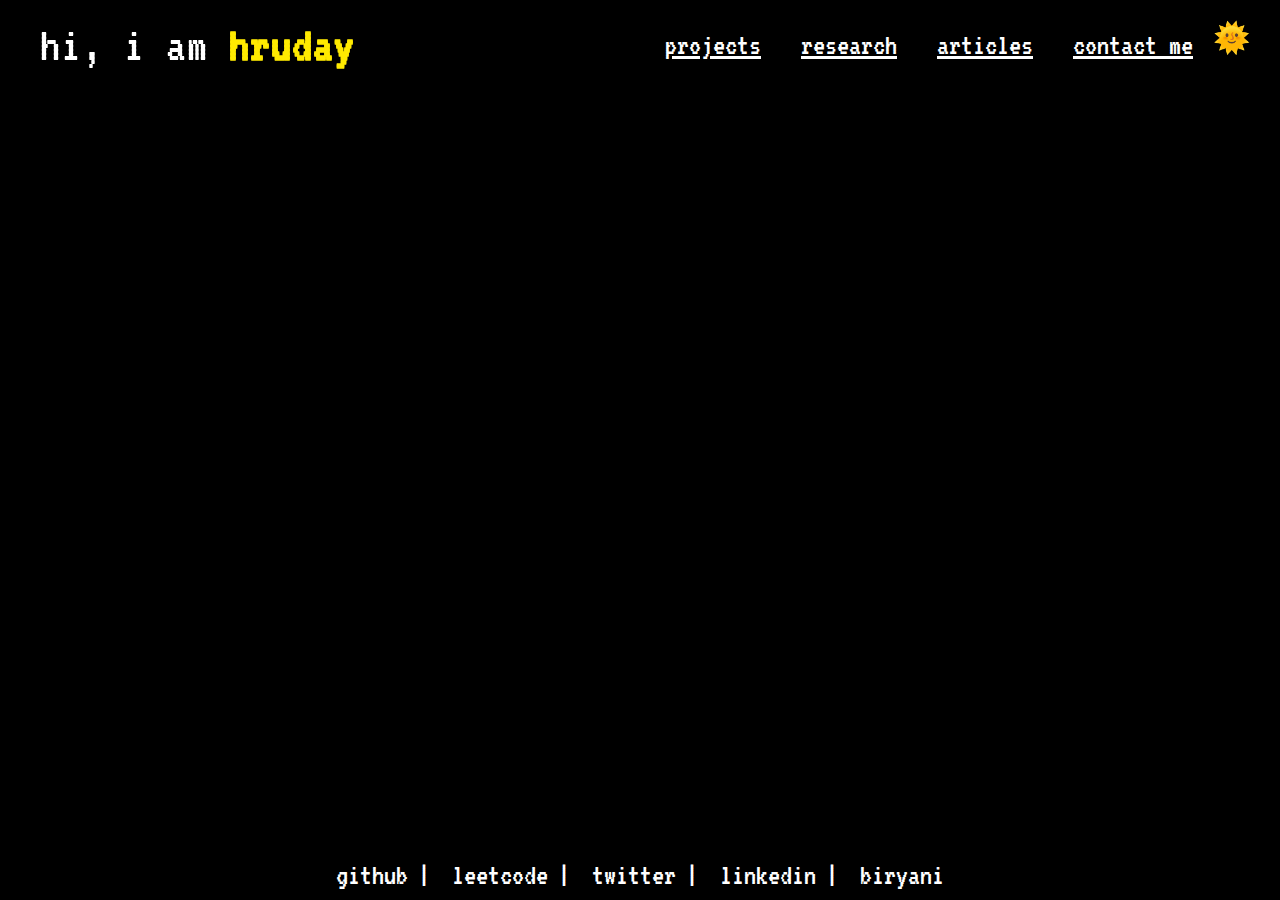
==== articles.html @ c5ab62c6 "added image-transition to cool" ====
<!DOCTYPE html>
<html lang="en">
<head>
    <meta charset="UTF-8">
    <meta name="viewport" content="width=device-width, initial-scale=1.0">
    <link rel="preconnect" href="https://fonts.googleapis.com">
    <link rel="preconnect" href="https://fonts.gstatic.com" crossorigin>
    <link href="https://fonts.googleapis.com/css2?family=VT323&display=swap" rel="stylesheet">
    <link rel="icon" href="data:image/svg+xml,<svg xmlns=%22http://www.w3.org/2000/svg%22 viewBox=%220 0 100 100%22><text y=%22.9em%22 font-size=%2290%22>👾</text></svg>">

    <link rel="stylesheet" href="style.css">
    <title>hruday.</title>
</head>
<body>

    <!-- navbar  -->
    <div class="navbar">        
        <div class="intro">hi, i am 
            <span class="name">
                <a href="/">hruday</a>
            </span>
        </div>
        <div class="nav-elements">
            <button id="darkModeToggle" class="dark-mode-toggle">🌞</button> 
            <a href="/contact.html" class="contact">contact me</a>
            <a href="/articles.html" class="contact">articles</a>
            <a href="/research.html" class="contact">research</a>
            <a href="/projects.html" class="contact">projects</a>
        </div>
    </div>

    <!-- content -->
    <div class="body">

    </div>

    <!-- footer -->
    <div class="footer">
        <a href="https://github.com/HrudayGurijala" target="_blank">github</a>|
        <a href="https://leetcode.com/u/HrudayGurijala/" target="_blank">leetcode</a>|
        <a href="https://x.com/hrudaygg" target="_blank">twitter</a>|
        <a href="https://www.linkedin.com/in/hruday-gurijala-61b472248/" target="_blank">linkedin</a>|
        <a href="https://buymeacoffee.com/gurijalahrk" target="_blank">biryani</a>
    </div>
</body>

<script>
    document.getElementById('darkModeToggle').addEventListener('click', () => {
        // Toggle the 'dark-mode' class on the body
        document.body.classList.toggle('light-mode');
        
        // Update button icon based on theme
        const isDarkMode = document.body.classList.contains('light-mode');
        document.getElementById('darkModeToggle').textContent = isDarkMode ? '🌓' : '🌞';
    });
    
</script>
</html>
---- style.css ----
* {
    margin: 0;
    padding: 0;
    font-family: "VT323", sans-serif;
    font-weight: 400;
    font-style: normal;
    font-size: 30px;
}

/* style.css */
html {
    min-height: 100vh;
}

body {
    margin: 0;
    font-family: 'VT323', monospace;
    background-color: #000000; 
    color: #ffffff; 
    min-height: 100vh;
    display: flex;
    flex-direction: column;
}

body.light-mode {
    background-color: #ffffff;
    color: #000000;
}

body.light-mode a {
    color: #000000;
}

body.light-mode a:hover {
    color: #697565;
}

a {
    text-decoration: underline;
    color: #ffffff;
}

a:hover {
    color: #697565; 
    text-decoration: underline;
}

.name a {
    color: #FFEA00;
    font-weight: 700;
    text-decoration: none;
    font-size: 50px;
}

body.light-mode .name a {
    color: #FFEA00;
}

.navbar {
    position: sticky; 
    top: 0;
    display: flex;
    padding: 20px 0;
    background-color: #000000;
}

body.light-mode .navbar {
    background-color: #ffffff;
}

.nav-elements {
    flex: 1;
    display: block;
    padding: 0 30px;
    align-items: center;
}

.contact {
    font-size: 30px;
    cursor: pointer;
    flex: 1;
    float: right;
    padding: 5px;
    padding: 0 20px;
    padding-top: 10px;
}

.intro {
    font-size: 50px;
    letter-spacing: 1px;
    color: #FFFFFF;
    padding: 0 40px;
}

body.light-mode .intro {
    color: #000000;
}

.dark-mode-toggle {
    background: none;
    border: none;
    font-size: 30px;
    cursor: pointer;
    float: right;
}

.body {
    padding: 20px;
    flex: 1;
    display: flex;
    flex-direction: row;
    justify-content: center;
    align-items: center;
}

.about {
    height: 300px;
    flex: 1;
    margin: 20px;
    display: flex;
    flex-direction: column;
}
/* Flipping card styles */
.image-container {
    display: flex;
    justify-content: center;
    align-items: center;
    margin: 50px;
}

.flip-card {
    background-color: transparent;
    width: 350px;
    height: 350px;
    perspective: 1000px; /* Allows the 3D effect */
}

.flip-card-inner {
    position: relative;
    width: 100%;
    height: 100%;
    text-align: center;
    transition: transform 0.6s;
    transform-style: preserve-3d;
}

.flip-card:hover .flip-card-inner {
    transform: rotateY(180deg); /* Flips the card */
}

.flip-card-front,
.flip-card-back {
    position: absolute;
    width: 100%;
    height: 100%;
    backface-visibility: hidden; /* Hides the back side when facing front */
    border-radius: 10px;
}

.flip-card-front {
    display: flex;
    justify-content: center;
    align-items: center;
}

.flip-card-back {
    transform: rotateY(180deg); /* Positions the back side */
    display: flex;
    justify-content: center;
    align-items: center;
}

.image {
    height: 100%;
    width: 100%;
    border-radius: 10px;
}

/* Updated styles for image-container */
.image-container {
    padding-right: 100px;
    display: flex; /* Ensures images are side by side */
    gap: 20px; /* Adds space between images */
}

.image {
    height: 350px;
    width: 350px;
    border-radius: 3%;
    transform: rotate(5deg);
}

.section a {
    font-size: 30px;
    font-weight: bold;
    flex: 1;
}

.footer {
    bottom: 0;
    right: 0;
    left: 0;
    width: 100%;
    padding: 10px 0;
    text-align: center;
}

.footer a {
    margin: 0 10px;
    font-size: 30px;
    text-decoration: none;
}

.footer a:hover {
    text-decoration: none;
}
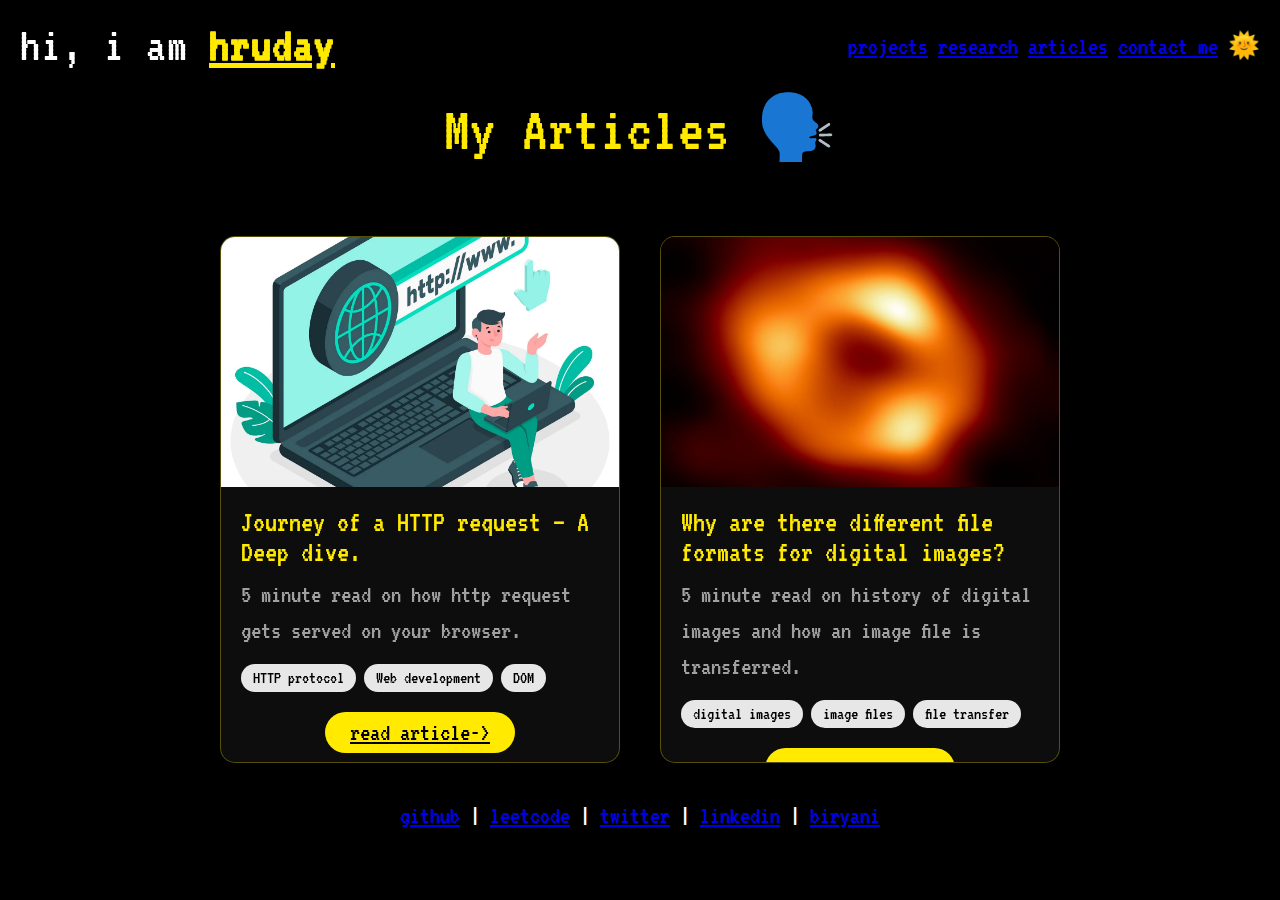
==== commit 323ee46f: "added responsiveness" ====
--- a/articles.html
+++ b/articles.html
@@ -21,38 +21,104 @@
             </span>
         </div>
         <div class="nav-elements">
+            <a href="/projects.html" class="contact">projects</a>
+            <a href="/research.html" class="contact">research</a>
+            <a href="/articles.html" class="contact">articles</a>
+            <a href="/contact.html" class="contact">contact me</a>
             <button id="darkModeToggle" class="dark-mode-toggle">🌞</button> 
-            <a href="/contact.html" class="contact">contact me</a>
-            <a href="/articles.html" class="contact">articles</a>
-            <a href="/research.html" class="contact">research</a>
-            <a href="/projects.html" class="contact">projects</a>
         </div>
     </div>
 
     <!-- content -->
-    <div class="body">
+    <div class="project">
+        <h1>My Articles 🗣️</h1>
+        <div class="card-container">
 
+            <div class="cards" style="height:525px;">
+                <div class="card-image">
+                    <img src="/article1.webp" alt="">
+                </div>
+                <div class="card-content">
+                    <div class="card-title">
+                        <h3>Journey of a HTTP request — A Deep dive.</h3>
+                    </div>
+                    <div class="card-description">
+                        <p>5 minute read on how http request gets served on your browser.</p>
+                    </div>
+                    <div class="card-tags">
+                        <p class="tag">HTTP protocol</p>
+                        <p class="tag">Web development</p>
+                        <p class="tag">DOM</p>
+                    </div>
+                    <div class="card-buttons">
+                        <button><a href="https://medium.com/@gurijalahruday/journey-of-a-http-request-a-deep-dive-98d7841abb5e" target="_blank" style="color: black;">read article-></a></button>
+                    </div>
+                </div>
+            </div>
+            <div class="cards" style="height: 525px;">
+                <div class="card-image">
+                    <img src="/article2.webp" alt="">
+                </div>
+                <div class="card-content">
+                    <div class="card-title">
+                        <h3>Why are there different file formats for digital images?</h3>
+                    </div>
+                    <div class="card-description">
+                        <p>5 minute read on history of digital images and how an image file is transferred.</p>
+                    </div>
+                    <div class="card-tags">
+                        <p class="tag">digital images</p>
+                        <p class="tag">image files</p>
+                        <p class="tag">file transfer</p>        
+                    </div>
+                    <div class="card-buttons">
+                        <button><a href="https://medium.com/@gurijalahruday/why-there-are-different-file-formats-for-digital-images-8841e9852ce0" target="_blank" style="color: black;">read article-></a></button>
+                    </div>
+                </div>
+            </div>
+
+
+        </div>
     </div>
 
     <!-- footer -->
     <div class="footer">
-        <a href="https://github.com/HrudayGurijala" target="_blank">github</a>|
-        <a href="https://leetcode.com/u/HrudayGurijala/" target="_blank">leetcode</a>|
-        <a href="https://x.com/hrudaygg" target="_blank">twitter</a>|
-        <a href="https://www.linkedin.com/in/hruday-gurijala-61b472248/" target="_blank">linkedin</a>|
+        <a href="https://github.com/HrudayGurijala" target="_blank">github</a> |
+        <a href="https://leetcode.com/u/HrudayGurijala/" target="_blank">leetcode</a> |
+        <a href="https://x.com/hrudaygg" target="_blank">twitter</a> |
+        <a href="https://www.linkedin.com/in/hruday-gurijala-61b472248/" target="_blank">linkedin</a> |
         <a href="https://buymeacoffee.com/gurijalahrk" target="_blank">biryani</a>
     </div>
 </body>
 
 <script>
     document.getElementById('darkModeToggle').addEventListener('click', () => {
-        // Toggle the 'dark-mode' class on the body
+        // Toggle the 'light-mode' class
         document.body.classList.toggle('light-mode');
-        
-        // Update button icon based on theme
-        const isDarkMode = document.body.classList.contains('light-mode');
-        document.getElementById('darkModeToggle').textContent = isDarkMode ? '🌓' : '🌞';
+    
+        // Check if 'light-mode' is active
+        const isLightMode = document.body.classList.contains('light-mode');
+    
+        // Update the toggle button text
+        document.getElementById('darkModeToggle').textContent = isLightMode ? '🌓' : '🌞';
+    
+        // Save the current theme in localStorage
+        localStorage.setItem('theme', isLightMode ? 'light' : 'dark');
     });
+    
+    // Apply the saved theme on page load
+    window.addEventListener('DOMContentLoaded', () => {
+        const savedTheme = localStorage.getItem('theme');
+    
+        if (savedTheme === 'light') {
+            document.body.classList.add('light-mode');
+            document.getElementById('darkModeToggle').textContent = '🌓';
+        } else {
+            document.body.classList.remove('light-mode');
+            document.getElementById('darkModeToggle').textContent = '🌞';
+        }
+    });
+    
     
 </script>
 </html>--- a/style.css
+++ b/style.css
@@ -4,10 +4,9 @@
     font-family: "VT323", sans-serif;
     font-weight: 400;
     font-style: normal;
-    font-size: 30px;
-}
-
-/* style.css */
+    font-size: clamp(16px, 2vw, 30px);
+}
+
 html {
     min-height: 100vh;
 }
@@ -27,112 +26,158 @@
     color: #000000;
 }
 
-body.light-mode a {
-    color: #000000;
-}
-
-body.light-mode a:hover {
-    color: #697565;
-}
-
-a {
-    text-decoration: underline;
-    color: #ffffff;
-}
-
-a:hover {
-    color: #697565; 
-    text-decoration: underline;
+/* Navbar styles */
+.navbar {
+    position: sticky;
+    top: 0;
+    display: flex;
+    padding: 20px;
+    background-color: #000000;
+    z-index: 1000;
+    justify-content: space-between;
+    align-items: center;
+    flex-wrap: wrap;
+    gap: 10px;
+}
+
+.intro {
+    font-size: clamp(30px, 4vw, 50px);
+    letter-spacing: 1px;
 }
 
 .name a {
     color: #FFEA00;
     font-weight: 700;
-    text-decoration: none;
-    font-size: 50px;
-}
-
-body.light-mode .name a {
+    text-decoration: underline;
+    font-size: clamp(35px, 5vw, 50px);
+}
+
+/* Card Container and Cards */
+.card-container {
+    display: grid;
+    grid-template-columns: repeat(auto-fit, minmax(350px, 400px));
+    gap: 40px;
+    justify-content: center;
+    padding: 20px;
+}
+
+.cards {
+    background: rgba(255, 255, 255, 0.05);
+    border: 1px solid rgba(255, 234, 0, 0.3);
+    border-radius: 15px;
+    overflow: hidden;
+    transition: transform 0.3s ease, box-shadow 0.3s ease;
+    height: auto;
+    min-height: 500px;
+    backdrop-filter: blur(5px);
+    box-shadow: 0 4px 15px rgba(0, 0, 0, 0.1);
+}
+
+.cards:hover {
+    transform: translateY(-5px);
+    box-shadow: 0 8px 25px rgba(255, 234, 0, 0.2);
+}
+
+.card-image {
+    width: 100%;
+    height: 250px;
+    overflow: hidden;
+}
+
+.card-image img {
+    width: 100%;
+    height: 100%;
+    object-fit: cover;
+    transition: transform 0.3s ease;
+}
+
+.cards:hover .card-image img {
+    transform: scale(1.05);
+}
+
+.card-content {
+    padding: 20px;
+}
+
+h1 {
+    font-size: clamp(2.5rem, 4vw, 3.5rem);
     color: #FFEA00;
-}
-
-.navbar {
-    position: sticky; 
-    top: 0;
-    display: flex;
-    padding: 20px 0;
-    background-color: #000000;
-}
-
-body.light-mode .navbar {
-    background-color: #ffffff;
-}
-
-.nav-elements {
-    flex: 1;
-    display: block;
-    padding: 0 30px;
-    align-items: center;
-}
-
-.contact {
-    font-size: 30px;
+    margin-bottom: 2rem;
+    text-align: center;
+}
+
+.card-title h3 {
+    font-size: clamp(24px, 2.5vw, 30px);
+    margin-bottom: 10px;
+    color: #FFEA00;
+}
+
+.card-description {
+    color: #a0a0a0;
+    margin-bottom: 15px;
+    line-height: 1.4;
+}
+
+.card-tags {
+    display: flex;
+    flex-wrap: wrap;
+    gap: 8px;
+    margin: 15px 0;
+    justify-content: flex-start;
+}
+
+.card-tags p {
+    background-color: rgba(255, 255, 255, 0.9);
+    color: #000000;
+    padding: 5px 12px;
+    border-radius: 20px;
+    font-size: clamp(14px, 1.5vw, 18px);
+    border: none;
+    transition: all 0.3s ease;
+}
+
+.card-tags p:hover {
+    transform: translateY(-2px);
+    box-shadow: 0 2px 8px rgba(255, 255, 255, 0.2);
+}
+
+.card-buttons {
+    display: flex;
+    gap: 20px;
+    justify-content: center;
+    margin-top: 20px;
+}
+
+.card-buttons button {
+    background-color: #FFEA00;
+    padding: 8px 25px;
+    border-radius: 25px;
+    border: none;
     cursor: pointer;
-    flex: 1;
-    float: right;
-    padding: 5px;
-    padding: 0 20px;
-    padding-top: 10px;
-}
-
-.intro {
-    font-size: 50px;
-    letter-spacing: 1px;
-    color: #FFFFFF;
-    padding: 0 40px;
-}
-
-body.light-mode .intro {
-    color: #000000;
-}
-
-.dark-mode-toggle {
-    background: none;
-    border: none;
-    font-size: 30px;
-    cursor: pointer;
-    float: right;
-}
-
-.body {
-    padding: 20px;
-    flex: 1;
-    display: flex;
-    flex-direction: row;
+    transition: all 0.3s ease;
+    font-weight: 500;
+}
+
+.card-buttons button:hover {
+    transform: translateY(-2px);
+    box-shadow: 0 4px 12px rgba(255, 234, 0, 0.3);
+}
+
+/* Image Container with Flip Animation */
+.image-container {
+    display: flex;
     justify-content: center;
     align-items: center;
-}
-
-.about {
-    height: 300px;
-    flex: 1;
-    margin: 20px;
-    display: flex;
-    flex-direction: column;
-}
-/* Flipping card styles */
-.image-container {
-    display: flex;
-    justify-content: center;
-    align-items: center;
-    margin: 50px;
+    padding: 25px;
+    max-width: 350px;
+    width: 100%;
 }
 
 .flip-card {
     background-color: transparent;
     width: 350px;
     height: 350px;
-    perspective: 1000px; /* Allows the 3D effect */
+    perspective: 1000px;
 }
 
 .flip-card-inner {
@@ -140,12 +185,12 @@
     width: 100%;
     height: 100%;
     text-align: center;
-    transition: transform 0.6s;
+    transition: transform 0.8s;
     transform-style: preserve-3d;
 }
 
 .flip-card:hover .flip-card-inner {
-    transform: rotateY(180deg); /* Flips the card */
+    transform: rotateY(180deg);
 }
 
 .flip-card-front,
@@ -153,64 +198,201 @@
     position: absolute;
     width: 100%;
     height: 100%;
-    backface-visibility: hidden; /* Hides the back side when facing front */
+    backface-visibility: hidden;
     border-radius: 10px;
-}
-
-.flip-card-front {
+    overflow: hidden;
+}
+
+.flip-card-back {
+    transform: rotateY(180deg);
+}
+
+.image {
+    width: 100%;
+    height: 100%;
+    object-fit: cover;
+    border-radius: 10px;
+}
+
+.dark-mode-toggle{
+    background-color: #000000;
+    border: #000000;
+}
+
+/* Media Queries */
+@media (max-width: 768px) {
+    .card-container {
+        grid-template-columns: minmax(300px, 1fr);
+        padding: 10px;
+        margin:10px;
+    }
+
+    .cards {
+        margin: 0 auto;
+        width: 100%;
+        max-width: 400px;
+    }
+
+    .image-container {
+        padding: 15px;
+    }
+
+    .flip-card {
+        width: 100%;
+        max-width: 300px;
+        height: 300px;
+    }
+
+    .card-buttons {
+        flex-direction: row;
+        gap: 15px;
+    }
+}
+
+@media (max-width: 480px) {
+    .card-tags {
+        justify-content: center;
+    }
+
+    .card-buttons {
+        flex-direction: column;
+        align-items: center;
+    }
+
+    .card-buttons button {
+        width: 80%;
+    }
+}
+
+/* Utility classes and other styles remain unchanged */
+.body {
+    padding: 20px;
+    flex: 1;
+    display: flex;
+    gap: 30px;
+    max-width: 1400px;
+    margin: 0 auto;
+}
+
+.about {
+    flex: 1;
+    margin: 20px;
+}
+
+.footer {
+    padding: 20px;
+    text-align: center;
+}
+
+/* Dark/Light mode specific styles */
+body.light-mode .navbar {
+    background-color: #ffffff;
+}
+
+body.light-mode .dark-mode-toggle{
+    background-color: #ffffff;
+    border: #ffffff;
+}
+
+body.light-mode .cards {
+    background: rgba(0, 0, 0, 0.02);
+    border-color: rgba(255, 234, 0, 0.5);
+}
+/* Keep the existing body styles */
+.body {
+    padding: 20px;
+    flex: 1;
+    display: flex;
+    gap: 30px;
+    max-width: 1400px;
+    margin: 0 auto;
+}
+
+/* Image container styles */
+.image-container {
     display: flex;
     justify-content: center;
     align-items: center;
-}
-
-.flip-card-back {
-    transform: rotateY(180deg); /* Positions the back side */
-    display: flex;
-    justify-content: center;
-    align-items: center;
-}
-
-.image {
-    height: 100%;
-    width: 100%;
-    border-radius: 10px;
-}
-
-/* Updated styles for image-container */
-.image-container {
-    padding-right: 100px;
-    display: flex; /* Ensures images are side by side */
-    gap: 20px; /* Adds space between images */
-}
-
-.image {
+    padding: 25px;
+    max-width: 350px;
+    width: 100%;
+}
+
+.flip-card {
+    background-color: transparent;
+    width: 350px;
     height: 350px;
-    width: 350px;
-    border-radius: 3%;
-    transform: rotate(5deg);
-}
-
-.section a {
-    font-size: 30px;
-    font-weight: bold;
+    perspective: 1000px;
+}
+
+/* About section styles */
+.about {
     flex: 1;
-}
-
-.footer {
-    bottom: 0;
-    right: 0;
-    left: 0;
-    width: 100%;
-    padding: 10px 0;
-    text-align: center;
-}
-
-.footer a {
-    margin: 0 10px;
-    font-size: 30px;
-    text-decoration: none;
-}
-
-.footer a:hover {
-    text-decoration: none;
-}
+    margin: 20px;
+}
+
+/* Media query for tablets and smaller screens */
+@media (max-width: 768px) {
+    .body {
+        flex-direction: column;
+        align-items: center;
+        padding: 10px;
+    }
+
+    .image-container {
+        order: -1; /* This moves the image container to the top */
+        max-width: 100%;
+        padding: 15px;
+    }
+
+    .flip-card {
+        width: 300px;
+        height: 300px;
+    }
+
+    .about {
+        width: 100%;
+        margin: 10px;
+        text-align: center;
+    }
+
+    .section {
+        display: flex;
+        flex-direction: 'center';
+        align-items: center;
+        gap: 10px;
+    }
+
+    .card-tags {
+        justify-content: center;
+    }
+}
+
+/* Media query for mobile devices */
+@media (max-width: 480px) {
+    .body {
+        padding: 5px;
+    }
+
+    .image-container {
+        padding: 10px;
+    }
+
+    .flip-card {
+        width: 250px;
+        height: 250px;
+    }
+
+    .about {
+        margin: 5px;
+    }
+
+    .card-tags {
+        gap: 5px;
+    }
+
+    .card-tags p {
+        font-size: clamp(12px, 1.2vw, 16px);
+        padding: 4px 10px;
+    }
+}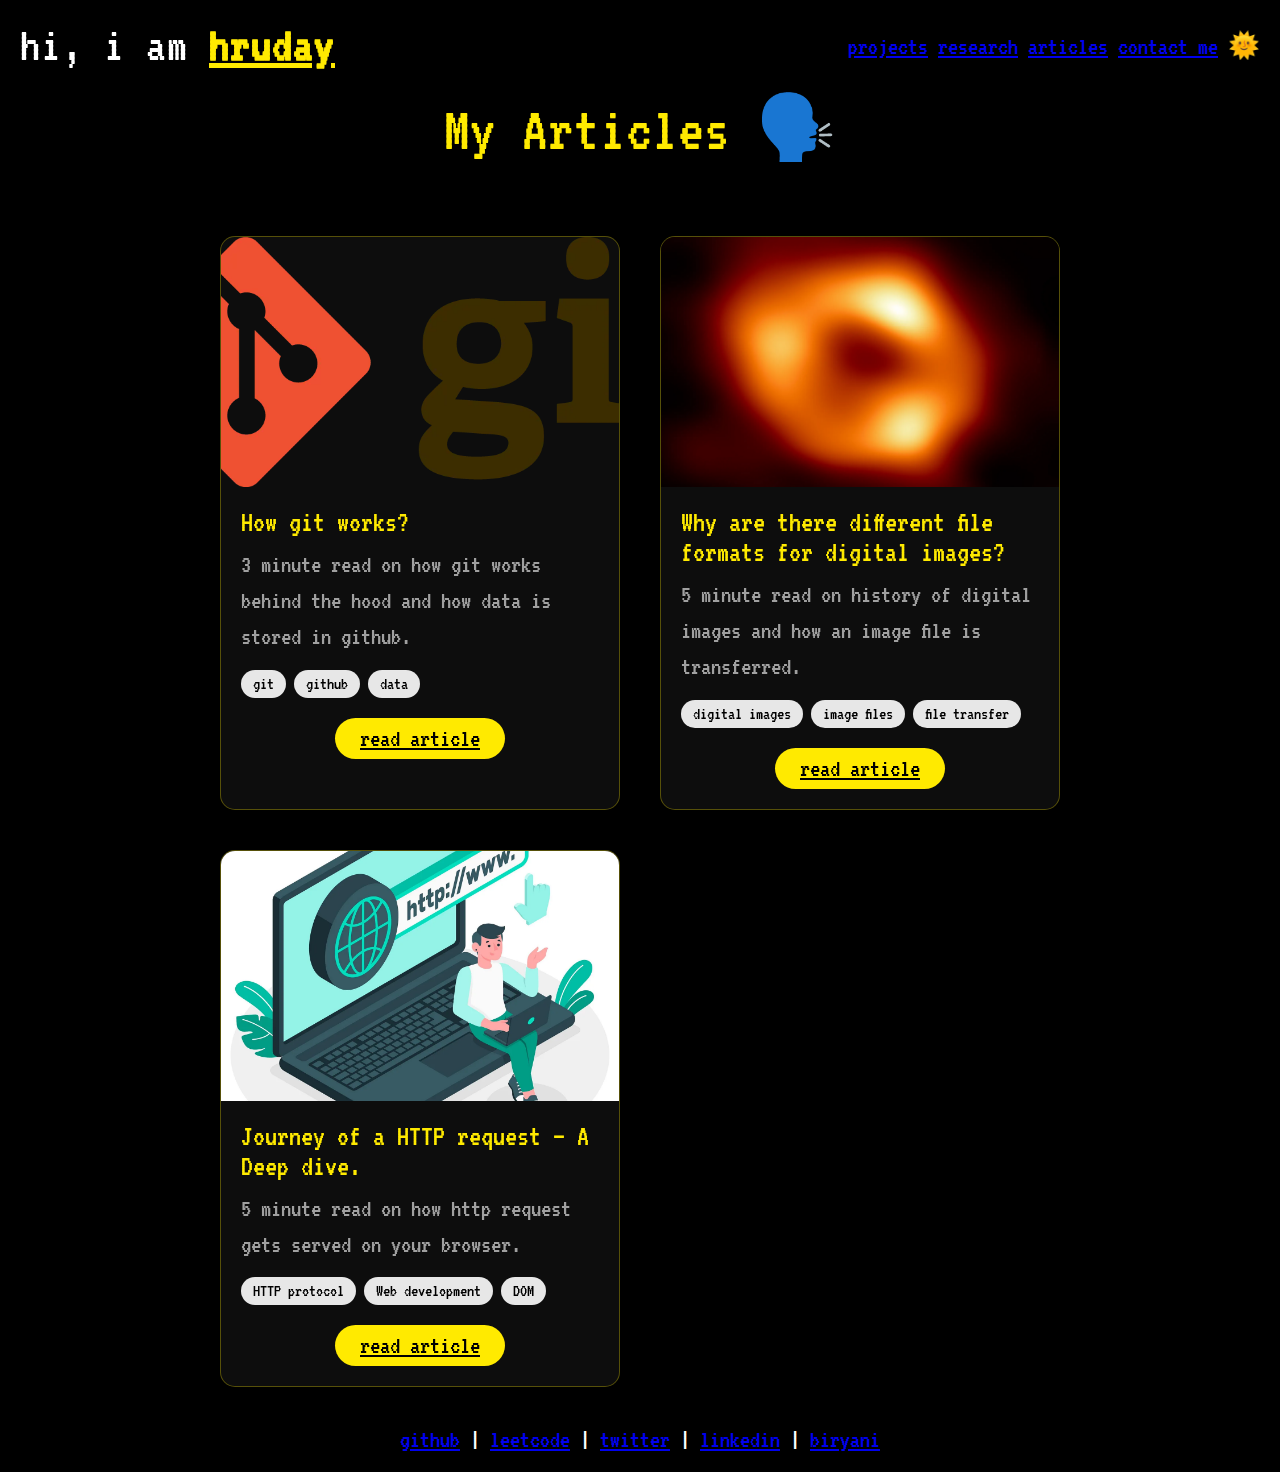
==== commit ca4e264e: "code documentation and slight UI changes" ====
--- a/articles.html
+++ b/articles.html
@@ -1,21 +1,24 @@
 <!DOCTYPE html>
 <html lang="en">
+
 <head>
     <meta charset="UTF-8">
     <meta name="viewport" content="width=device-width, initial-scale=1.0">
     <link rel="preconnect" href="https://fonts.googleapis.com">
     <link rel="preconnect" href="https://fonts.gstatic.com" crossorigin>
     <link href="https://fonts.googleapis.com/css2?family=VT323&display=swap" rel="stylesheet">
-    <link rel="icon" href="data:image/svg+xml,<svg xmlns=%22http://www.w3.org/2000/svg%22 viewBox=%220 0 100 100%22><text y=%22.9em%22 font-size=%2290%22>👾</text></svg>">
+    <link rel="icon"
+        href="data:image/svg+xml,<svg xmlns=%22http://www.w3.org/2000/svg%22 viewBox=%220 0 100 100%22><text y=%22.9em%22 font-size=%2290%22>👾</text></svg>">
 
     <link rel="stylesheet" href="style.css">
     <title>hruday.</title>
 </head>
+
 <body>
 
     <!-- navbar  -->
-    <div class="navbar">        
-        <div class="intro">hi, i am 
+    <div class="navbar">
+        <div class="intro">hi, i am
             <span class="name">
                 <a href="/">hruday</a>
             </span>
@@ -25,7 +28,7 @@
             <a href="/research.html" class="contact">research</a>
             <a href="/articles.html" class="contact">articles</a>
             <a href="/contact.html" class="contact">contact me</a>
-            <button id="darkModeToggle" class="dark-mode-toggle">🌞</button> 
+            <button id="darkModeToggle" class="dark-mode-toggle">🌞</button>
         </div>
     </div>
 
@@ -34,9 +37,75 @@
         <h1>My Articles 🗣️</h1>
         <div class="card-container">
 
-            <div class="cards" style="height:525px;">
+            <!-- <div class="cards">
                 <div class="card-image">
-                    <img src="/article1.webp" alt="">
+                    <img src="/assets/article2.webp" alt="">
+                </div>
+                <div class="card-content">
+                    <div class="card-title">
+                        <h3>Why are there different file formats for digital images?</h3>
+                    </div>
+                    <div class="card-description">
+                        <p>5 minute read on history of digital images and how an image file is transferred.</p>
+                    </div>
+                    <div class="card-tags">
+                        <p class="tag">digital images</p>
+                        <p class="tag">image files</p>
+                        <p class="tag">file transfer</p>        
+                    </div>
+                    <div class="card-buttons">
+                        <button><a href="https://medium.com/@gurijalahruday/why-there-are-different-file-formats-for-digital-images-8841e9852ce0" target="_blank" style="color: black;">read article</a></button>
+                    </div>
+                </div>
+            </div> -->
+            <div class="cards">
+                <div class="card-image">
+                    <img src="/assets/article3.webp" alt="">
+                </div>
+                <div class="card-content">
+                    <div class="card-title">
+                        <h3>How git works?</h3>
+                    </div>
+                    <div class="card-description">
+                        <p>3 minute read on how git works behind the hood and how data is stored in github.</p>
+                    </div>
+                    <div class="card-tags">
+                        <p class="tag">git</p>
+                        <p class="tag">github</p>
+                        <p class="tag">data</p>
+                    </div>
+                    <div class="card-buttons">
+                        <button><a href="https://medium.com/@gurijalahruday/how-git-works-28a70963bb51" target="_blank"
+                                style="color: black;">read article</a></button>
+                    </div>
+                </div>
+            </div>
+            <div class="cards">
+                <div class="card-image">
+                    <img src="/assets/article2.webp" alt="">
+                </div>
+                <div class="card-content">
+                    <div class="card-title">
+                        <h3>Why are there different file formats for digital images?</h3>
+                    </div>
+                    <div class="card-description">
+                        <p>5 minute read on history of digital images and how an image file is transferred.</p>
+                    </div>
+                    <div class="card-tags">
+                        <p class="tag">digital images</p>
+                        <p class="tag">image files</p>
+                        <p class="tag">file transfer</p>
+                    </div>
+                    <div class="card-buttons">
+                        <button><a
+                                href="https://medium.com/@gurijalahruday/why-there-are-different-file-formats-for-digital-images-8841e9852ce0"
+                                target="_blank" style="color: black;">read article</a></button>
+                    </div>
+                </div>
+            </div>
+            <div class="cards">
+                <div class="card-image">
+                    <img src="/assets/article1.webp" alt="">
                 </div>
                 <div class="card-content">
                     <div class="card-title">
@@ -51,28 +120,9 @@
                         <p class="tag">DOM</p>
                     </div>
                     <div class="card-buttons">
-                        <button><a href="https://medium.com/@gurijalahruday/journey-of-a-http-request-a-deep-dive-98d7841abb5e" target="_blank" style="color: black;">read article-></a></button>
-                    </div>
-                </div>
-            </div>
-            <div class="cards" style="height: 525px;">
-                <div class="card-image">
-                    <img src="/article2.webp" alt="">
-                </div>
-                <div class="card-content">
-                    <div class="card-title">
-                        <h3>Why are there different file formats for digital images?</h3>
-                    </div>
-                    <div class="card-description">
-                        <p>5 minute read on history of digital images and how an image file is transferred.</p>
-                    </div>
-                    <div class="card-tags">
-                        <p class="tag">digital images</p>
-                        <p class="tag">image files</p>
-                        <p class="tag">file transfer</p>        
-                    </div>
-                    <div class="card-buttons">
-                        <button><a href="https://medium.com/@gurijalahruday/why-there-are-different-file-formats-for-digital-images-8841e9852ce0" target="_blank" style="color: black;">read article-></a></button>
+                        <button><a
+                                href="https://medium.com/@gurijalahruday/journey-of-a-http-request-a-deep-dive-98d7841abb5e"
+                                target="_blank" style="color: black;">read article</a></button>
                     </div>
                 </div>
             </div>
@@ -95,21 +145,21 @@
     document.getElementById('darkModeToggle').addEventListener('click', () => {
         // Toggle the 'light-mode' class
         document.body.classList.toggle('light-mode');
-    
+
         // Check if 'light-mode' is active
         const isLightMode = document.body.classList.contains('light-mode');
-    
+
         // Update the toggle button text
         document.getElementById('darkModeToggle').textContent = isLightMode ? '🌓' : '🌞';
-    
+
         // Save the current theme in localStorage
         localStorage.setItem('theme', isLightMode ? 'light' : 'dark');
     });
-    
+
     // Apply the saved theme on page load
     window.addEventListener('DOMContentLoaded', () => {
         const savedTheme = localStorage.getItem('theme');
-    
+
         if (savedTheme === 'light') {
             document.body.classList.add('light-mode');
             document.getElementById('darkModeToggle').textContent = '🌓';
@@ -118,7 +168,8 @@
             document.getElementById('darkModeToggle').textContent = '🌞';
         }
     });
-    
-    
+
+
 </script>
+
 </html>--- a/style.css
+++ b/style.css
@@ -361,6 +361,7 @@
         flex-direction: 'center';
         align-items: center;
         gap: 10px;
+        padding-top: 10px;
     }
 
     .card-tags {
@@ -395,4 +396,196 @@
         font-size: clamp(12px, 1.2vw, 16px);
         padding: 4px 10px;
     }
-}+}
+
+
+
+    /* Add these styles to your existing style.css */
+
+.contact-container {
+    max-width: 1200px;
+    margin: 0 auto;
+    padding: 2rem;
+}
+
+.contact-header {
+    text-align: center;
+    margin-bottom: 3rem;
+}
+
+.contact-header h1 {
+    font-size: 3rem;
+    color: #FFEA00;
+    margin-bottom: 1rem;
+}
+
+.subtitle {
+    font-size: 1.5rem;
+    opacity: 0.8;
+}
+
+.contact-grid {
+    display: grid;
+    grid-template-columns: 1fr 1fr;
+    gap: 2rem;
+}
+
+/* Contact Form Styles */
+.contact-form-container {
+    background: rgba(255, 255, 255, 0.05);
+    border: 1px solid rgba(255, 234, 0, 0.3);
+    border-radius: 15px;
+    padding: 2rem;
+}
+
+.contact-form-container h2 {
+    color: #FFEA00;
+    margin-bottom: 1.5rem;
+}
+
+.contact-form {
+    display: flex;
+    flex-direction: column;
+    gap: 1rem;
+}
+
+.form-group {
+    margin-bottom: 1rem;
+}
+
+.form-group input,
+.form-group select,
+.form-group textarea {
+    width: 100%;
+    padding: 0.8rem;
+    background: rgba(255, 255, 255, 0.1);
+    border: 1px solid rgba(255, 234, 0, 0.3);
+    border-radius: 8px;
+    color: #ffffff;
+    font-family: 'VT323', monospace;
+    font-size: 1.2rem;
+}
+
+.form-group textarea {
+    height: 150px;
+    resize: vertical;
+}
+
+.submit-btn {
+    background-color: #FFEA00;
+    color: #000000;
+    padding: 0.8rem 1.5rem;
+    border: none;
+    border-radius: 25px;
+    cursor: pointer;
+    font-family: 'VT323', monospace;
+    font-size: 1.2rem;
+    transition: all 0.3s ease;
+}
+
+.submit-btn:hover {
+    transform: translateY(-2px);
+    box-shadow: 0 4px 12px rgba(255, 234, 0, 0.3);
+}
+
+/* Contact Info Styles */
+.contact-info {
+    display: flex;
+    flex-direction: column;
+    gap: 1.5rem;
+}
+
+.info-card {
+    background: rgba(255, 255, 255, 0.05);
+    border: 1px solid rgba(255, 234, 0, 0.3);
+    border-radius: 15px;
+    padding: 1.5rem;
+}
+
+.info-card h2 {
+    color: #FFEA00;
+    margin-bottom: 1rem;
+}
+
+.info-card a {
+    color: #ffffff;
+    text-decoration: none;
+    transition: color 0.3s ease;
+}
+
+.info-card a:hover {
+    color: #FFEA00;
+}
+
+.social-links {
+    display: flex;
+    gap: 1rem;
+    flex-wrap: wrap;
+}
+
+.social-link {
+    padding: 0.5rem 1rem;
+    background: rgba(255, 255, 255, 0.1);
+    border-radius: 20px;
+    transition: all 0.3s ease;
+}
+
+.social-link:hover {
+    background: rgba(255, 234, 0, 0.2);
+    transform: translateY(-2px);
+}
+
+.support-btn {
+    display: inline-block;
+    background-color: #FFEA00;
+    color: #000000 !important;
+    padding: 0.8rem 1.5rem;
+    border-radius: 25px;
+    text-align: center;
+    transition: all 0.3s ease;
+}
+
+.support-btn:hover {
+    transform: translateY(-2px);
+    box-shadow: 0 4px 12px rgba(255, 234, 0, 0.3);
+}
+
+/* Responsive Styles */
+@media (max-width: 768px) {
+    .contact-grid {
+        grid-template-columns: 1fr;
+    }
+
+    .contact-container {
+        padding: 1rem;
+    }
+
+    .contact-header h1 {
+        font-size: 2.5rem;
+    }
+
+    .subtitle {
+        font-size: 1.2rem;
+    }
+}
+
+/* Dark/Light mode specific styles */
+body.light-mode .contact-form-container,
+body.light-mode .info-card {
+    background: rgba(0, 0, 0, 0.05);
+}
+
+body.light-mode .form-group input,
+body.light-mode .form-group select,
+body.light-mode .form-group textarea {
+    background: rgba(0, 0, 0, 0.1);
+    color: #000000;
+}
+
+body.light-mode .social-link {
+    background: rgba(0, 0, 0, 0.1);
+}
+
+body.light-mode .info-card a {
+    color: #000000;
+}
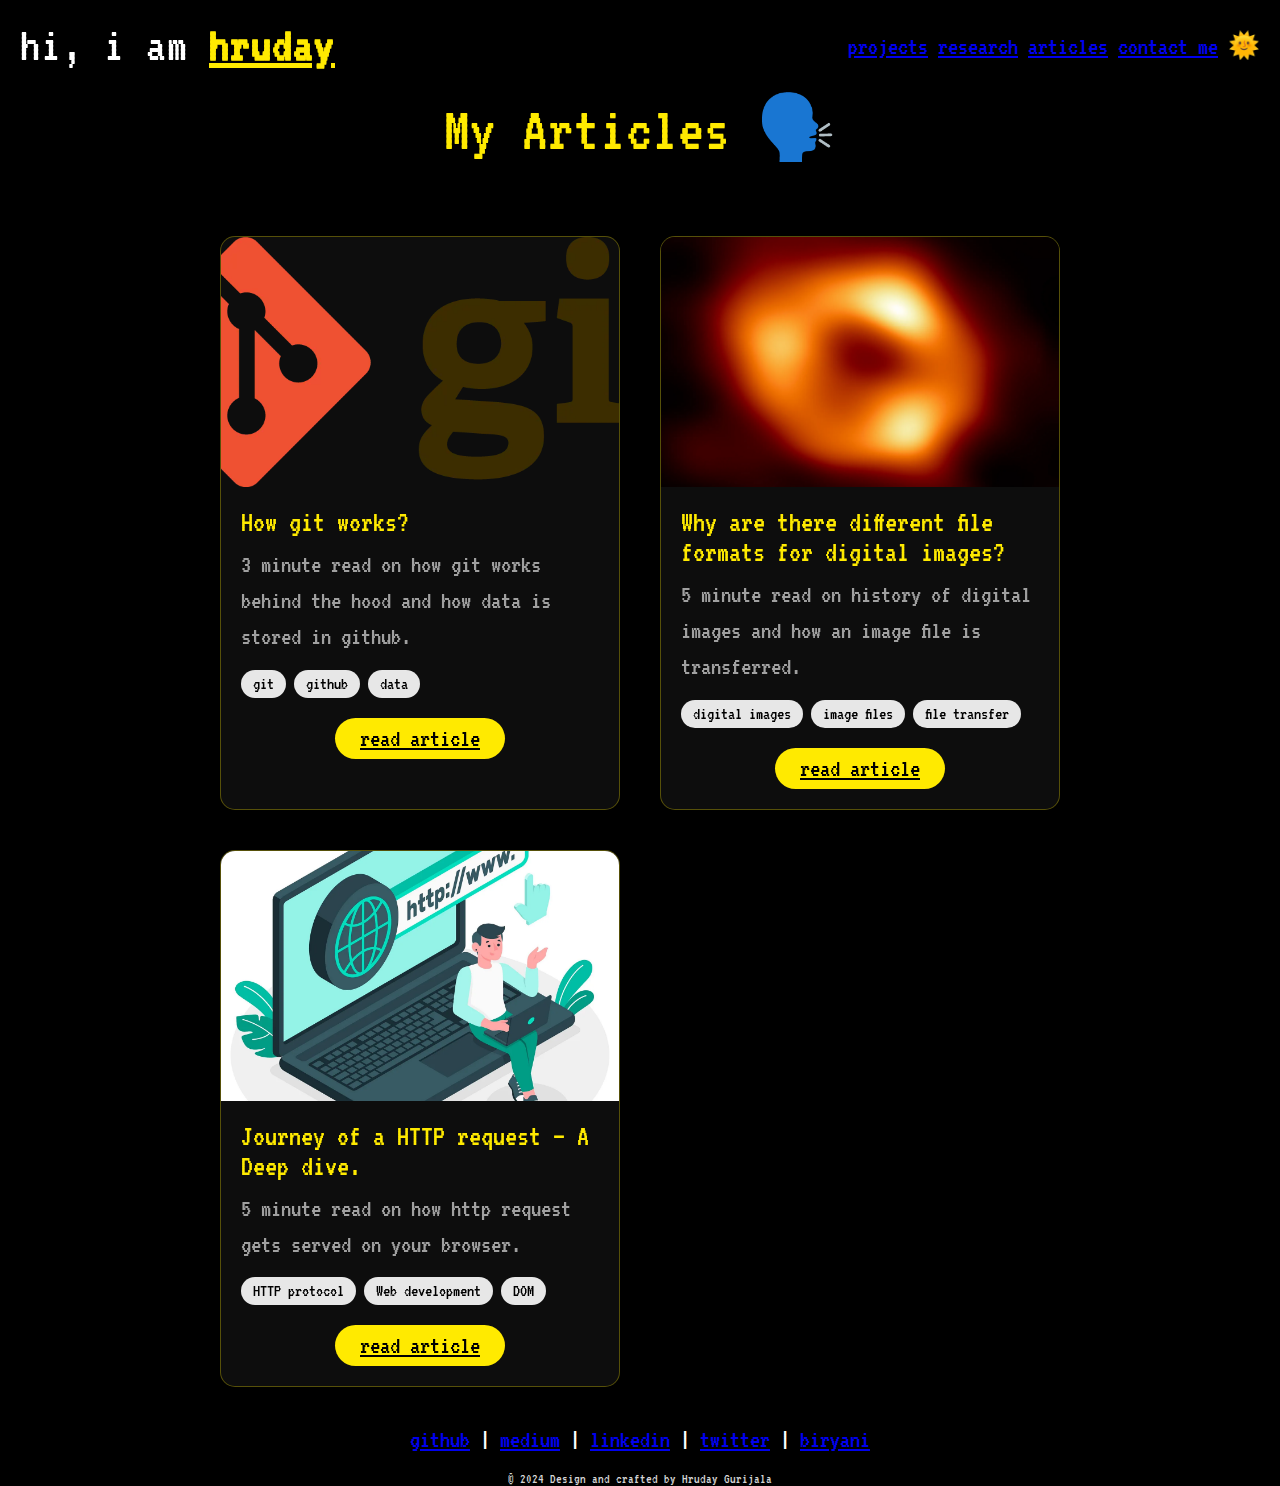
==== commit 9872d094: "final commit v1.0" ====
--- a/articles.html
+++ b/articles.html
@@ -58,6 +58,7 @@
                     </div>
                 </div>
             </div> -->
+            
             <div class="cards">
                 <div class="card-image">
                     <img src="/assets/article3.webp" alt="">
@@ -80,6 +81,7 @@
                     </div>
                 </div>
             </div>
+
             <div class="cards">
                 <div class="card-image">
                     <img src="/assets/article2.webp" alt="">
@@ -103,6 +105,7 @@
                     </div>
                 </div>
             </div>
+
             <div class="cards">
                 <div class="card-image">
                     <img src="/assets/article1.webp" alt="">
@@ -134,12 +137,16 @@
     <!-- footer -->
     <div class="footer">
         <a href="https://github.com/HrudayGurijala" target="_blank">github</a> |
-        <a href="https://leetcode.com/u/HrudayGurijala/" target="_blank">leetcode</a> |
+        <a href="https://medium.com/@gurijalahruday" target="_blank">medium</a> |
+        <a href="https://www.linkedin.com/in/hruday-gurijala-61b472248/" target="_blank">linkedin</a> |
         <a href="https://x.com/hrudaygg" target="_blank">twitter</a> |
-        <a href="https://www.linkedin.com/in/hruday-gurijala-61b472248/" target="_blank">linkedin</a> |
         <a href="https://buymeacoffee.com/gurijalahrk" target="_blank">biryani</a>
     </div>
+    <footer style="text-align: center;  font-size: 14px; color:#d3d3d3;">
+        &copy; 2024 Design and crafted by Hruday Gurijala
+    </footer>
 </body>
+
 
 <script>
     document.getElementById('darkModeToggle').addEventListener('click', () => {
--- a/style.css
+++ b/style.css
@@ -178,6 +178,7 @@
     width: 350px;
     height: 350px;
     perspective: 1000px;
+    transform: rotate(7deg);
 }
 
 .flip-card-inner {
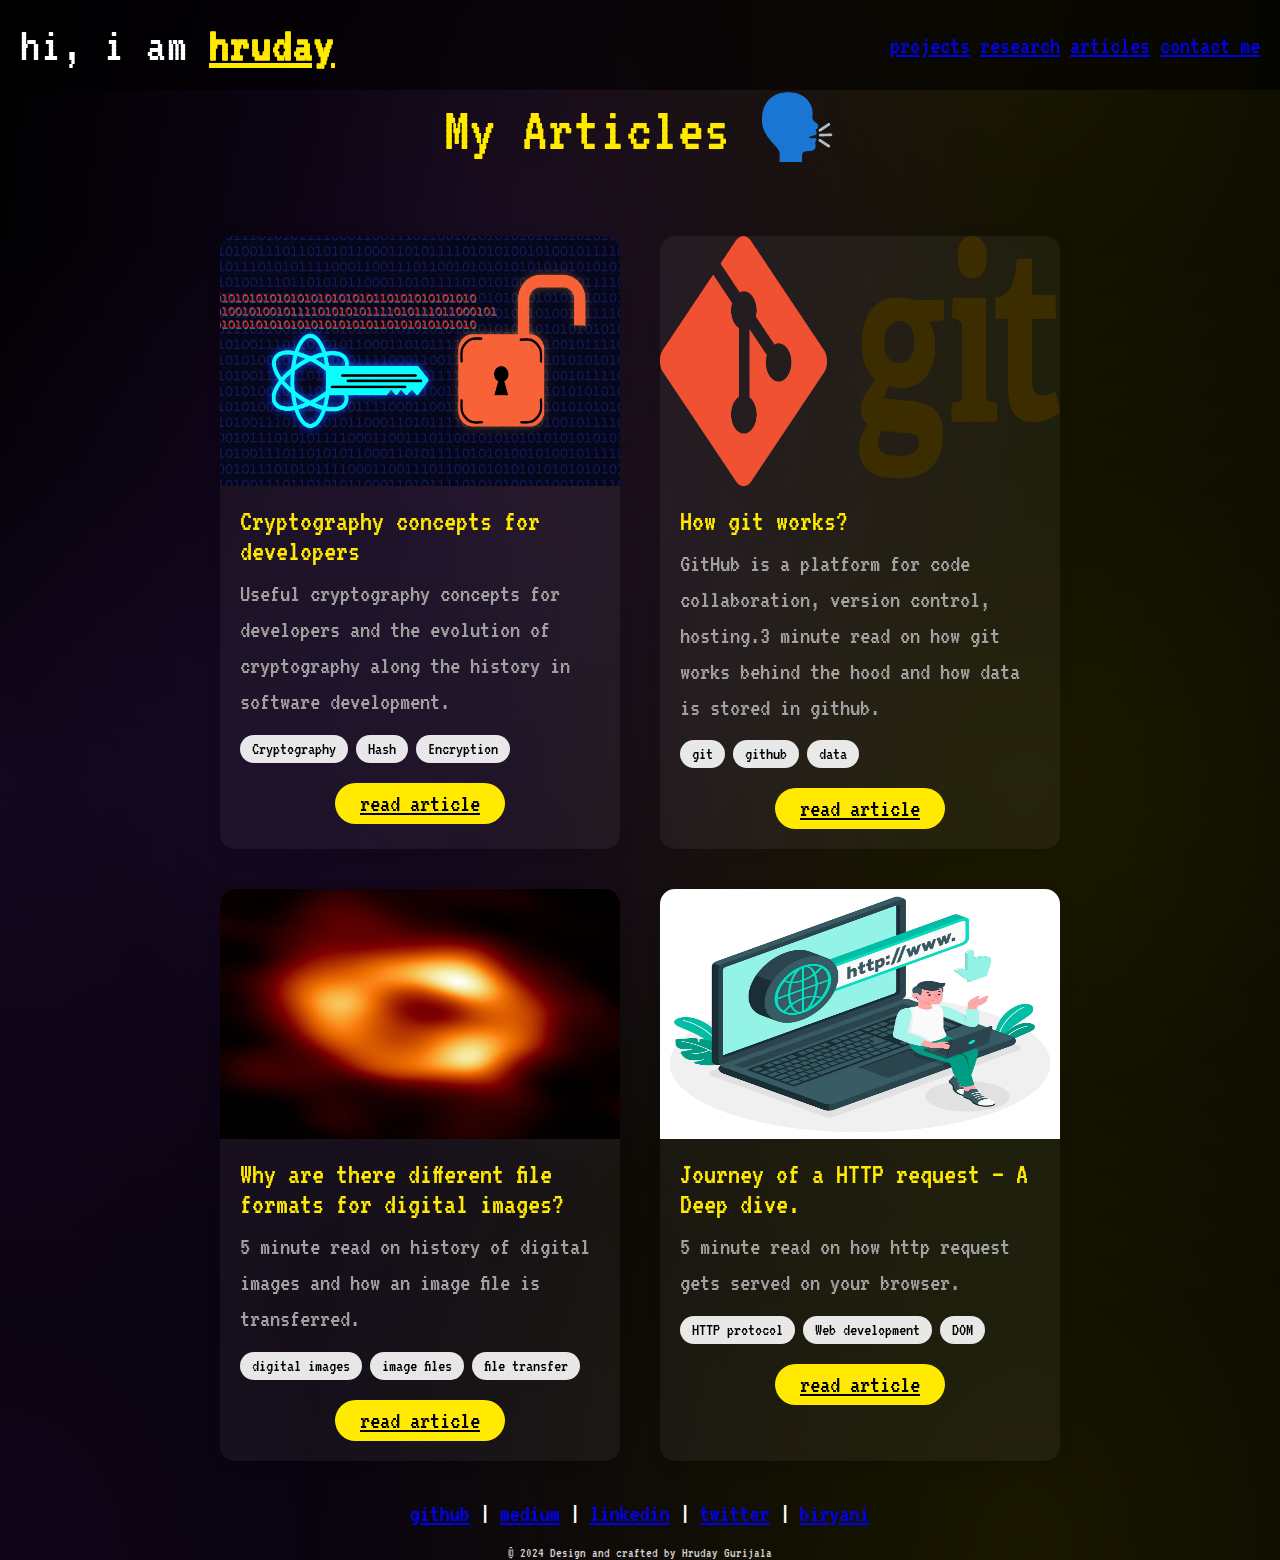
==== commit 2d0b9817: "UI changes and home page revamp" ====
--- a/articles.html
+++ b/articles.html
@@ -28,7 +28,7 @@
             <a href="/research.html" class="contact">research</a>
             <a href="/articles.html" class="contact">articles</a>
             <a href="/contact.html" class="contact">contact me</a>
-            <button id="darkModeToggle" class="dark-mode-toggle">🌞</button>
+            <!-- <button id="darkModeToggle" class="dark-mode-toggle">🌞</button> -->
         </div>
     </div>
 
@@ -61,6 +61,29 @@
             
             <div class="cards">
                 <div class="card-image">
+                    <img src="/assets/article4.webp" alt="">
+                </div>
+                <div class="card-content">
+                    <div class="card-title">
+                        <h3>Cryptography concepts for developers</h3>
+                    </div>
+                    <div class="card-description">
+                        <p>Useful cryptography concepts for developers and the evolution of cryptography along the history in software development.</p>
+                    </div>
+                    <div class="card-tags">
+                        <p class="tag">Cryptography</p>
+                        <p class="tag">Hash</p>
+                        <p class="tag">Encryption</p>
+                    </div>
+                    <div class="card-buttons">
+                        <button><a href="https://medium.com/@gurijalahruday/cryptography-concepts-for-developers-a90de71e384e" target="_blank"
+                                style="color: black;">read article</a></button>
+                    </div>
+                </div>
+            </div>
+
+            <div class="cards">
+                <div class="card-image">
                     <img src="/assets/article3.webp" alt="">
                 </div>
                 <div class="card-content">
@@ -68,7 +91,7 @@
                         <h3>How git works?</h3>
                     </div>
                     <div class="card-description">
-                        <p>3 minute read on how git works behind the hood and how data is stored in github.</p>
+                        <p>GitHub is a platform for code collaboration, version control, hosting.3 minute read on how git works behind the hood and how data is stored in github.</p>
                     </div>
                     <div class="card-tags">
                         <p class="tag">git</p>
@@ -148,7 +171,7 @@
 </body>
 
 
-<script>
+<!-- <script>
     document.getElementById('darkModeToggle').addEventListener('click', () => {
         // Toggle the 'light-mode' class
         document.body.classList.toggle('light-mode');
@@ -177,6 +200,6 @@
     });
 
 
-</script>
+</script> -->
 
 </html>--- a/style.css
+++ b/style.css
@@ -14,25 +14,39 @@
 body {
     margin: 0;
     font-family: 'VT323', monospace;
-    background-color: #000000; 
     color: #ffffff; 
     min-height: 100vh;
     display: flex;
     flex-direction: column;
 }
 
-body.light-mode {
-    background-color: #ffffff;
+body {
+    background-color: #000000;
+    background-image: 
+        radial-gradient(at 40% 20%, rgba(147, 51, 234, 0.15) 0px, transparent 50%),
+        radial-gradient(at 80% 0%, rgba(255, 234, 0, 0.1) 0px, transparent 50%),
+        radial-gradient(at 0% 50%, rgba(147, 51, 234, 0.1) 0px, transparent 50%),
+        radial-gradient(at 80% 50%, rgba(255, 234, 0, 0.05) 0px, transparent 50%),
+        radial-gradient(at 0% 100%, rgba(147, 51, 234, 0.1) 0px, transparent 50%),
+        radial-gradient(at 80% 100%, rgba(255, 234, 0, 0.1) 0px, transparent 50%);
+    position: relative;
+}
+
+body.light-mode::before {
+    opacity: 0.3; /* Reduces the intensity in light mode */
+}
+
+/* body.light-mode {
     color: #000000;
-}
-
-/* Navbar styles */
+}  */
+
 .navbar {
     position: sticky;
     top: 0;
     display: flex;
     padding: 20px;
-    background-color: #000000;
+    background-color: rgba(0, 0, 0, 0.6); /* Semi-transparent background */
+    backdrop-filter: blur(10px); /* Apply blur effect */
     z-index: 1000;
     justify-content: space-between;
     align-items: center;
@@ -63,7 +77,7 @@
 
 .cards {
     background: rgba(255, 255, 255, 0.05);
-    border: 1px solid rgba(255, 234, 0, 0.3);
+    /* border: 1px solid rgba(255, 234, 0, 0.3); */
     border-radius: 15px;
     overflow: hidden;
     transition: transform 0.3s ease, box-shadow 0.3s ease;
@@ -75,7 +89,7 @@
 
 .cards:hover {
     transform: translateY(-5px);
-    box-shadow: 0 8px 25px rgba(255, 234, 0, 0.2);
+    box-shadow: 0 8px 25px rgba(255, 234, 0, 0.5);
 }
 
 .card-image {
@@ -87,7 +101,6 @@
 .card-image img {
     width: 100%;
     height: 100%;
-    object-fit: cover;
     transition: transform 0.3s ease;
 }
 
@@ -160,7 +173,7 @@
 
 .card-buttons button:hover {
     transform: translateY(-2px);
-    box-shadow: 0 4px 12px rgba(255, 234, 0, 0.3);
+    box-shadow: 0 4px 12px rgba(255, 234, 0, 0.5);
 }
 
 /* Image Container with Flip Animation */
@@ -287,7 +300,8 @@
 
 /* Dark/Light mode specific styles */
 body.light-mode .navbar {
-    background-color: #ffffff;
+    /* background-color: #ffffff; */
+    background-color: rgba(255, 255, 255, 0.6);
 }
 
 body.light-mode .dark-mode-toggle{
@@ -330,6 +344,10 @@
 .about {
     flex: 1;
     margin: 20px;
+}
+
+.section{
+    margin-bottom: 15px;
 }
 
 /* Media query for tablets and smaller screens */
@@ -363,6 +381,7 @@
         align-items: center;
         gap: 10px;
         padding-top: 10px;
+        
     }
 
     .card-tags {
@@ -486,7 +505,7 @@
 
 .submit-btn:hover {
     transform: translateY(-2px);
-    box-shadow: 0 4px 12px rgba(255, 234, 0, 0.3);
+    box-shadow: 0 4px 12px rgba(255, 234, 0, 0.5);
 }
 
 /* Contact Info Styles */
@@ -498,7 +517,7 @@
 
 .info-card {
     background: rgba(255, 255, 255, 0.05);
-    border: 1px solid rgba(255, 234, 0, 0.3);
+    border: 1px solid rgba(255, 234, 0, 0.5);
     border-radius: 15px;
     padding: 1.5rem;
 }
@@ -590,3 +609,26 @@
 body.light-mode .info-card a {
     color: #000000;
 }
+/* For WebKit Browsers (Chrome, Edge, Safari) */
+::-webkit-scrollbar {
+    width: 10px; /* Width of the scrollbar */
+}
+
+::-webkit-scrollbar-track {
+    background: rgba(0, 0, 0, 0.1); /* Background of the scrollbar track */
+}
+
+::-webkit-scrollbar-thumb {
+    background: #888; /* Color of the scrollbar thumb */
+    border-radius: 10px; /* Rounded corners */
+}
+
+::-webkit-scrollbar-thumb:hover {
+    background: #555; /* Thumb color on hover */
+}
+
+/* For Firefox (using scrollbar-width and scrollbar-color) */
+body {
+    scrollbar-width: thin; /* Thin scrollbar */
+    scrollbar-color: #888 #f1f1f1; /* Thumb color and track color */
+}